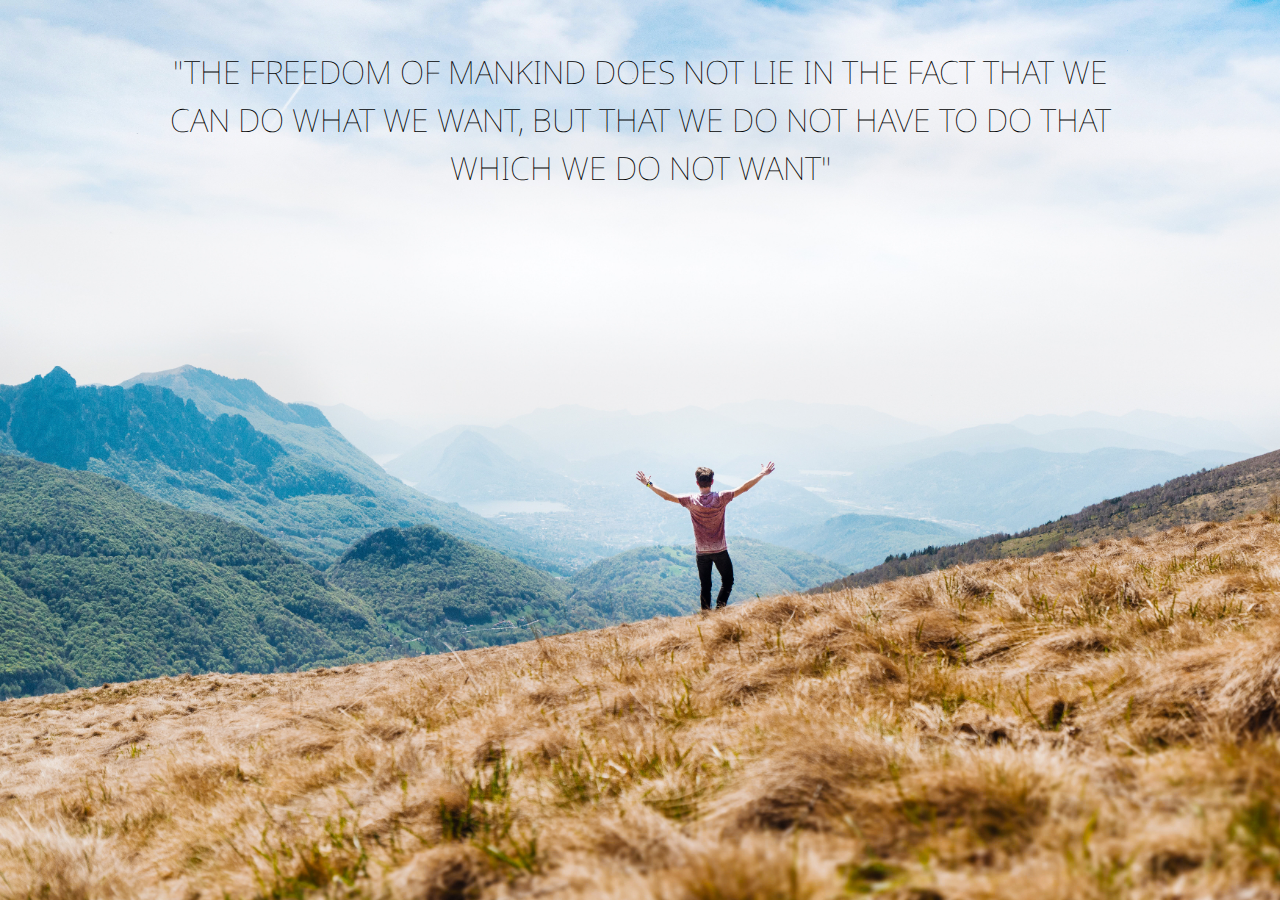
==== index.html @ eb194df1 "add base new file structure" ====
<!DOCTYPE html>
<html>
<head>
  <meta charset="utf-8">
  <title>simple-quote-page</title>
  <meta name="viewport" content="width=device-width, initial-scale=1">
  <link rel="stylesheet"  type="text/css" href="main.css" >
  <link href="https://fonts.googleapis.com/css?family=Noto+Sans|Playfair+Display" rel="stylesheet">
  <!--font-family: 'Playfair Display', serif;
font-family: 'Noto Sans', sans-serif;-->
</head>
<body>
  <h1>"The freedom of mankind does not lie in the fact that we<br> can do what we want, but that we do not have to do that<br> which we do not want"</h1>
  
</body>
</html>
---- main.css ----
*{
  margin: 0; padding: 0; border: 0;
  box-sizing: border-box;
}
body{
  background-image: url(freedom.jpg);
  background-repeat: no-repeat;
  background-size: cover;
  width:100vw;
  height:100vh;
}

h1{
  font-family: 'Noto Sans', sans-serif;
  text-transform: uppercase;
  text-align: center;
  font-weight: 100;
  padding: 3rem 2rem 1rem 2rem;
  line-height: 3rem;
  font-stretch: expanded;
}
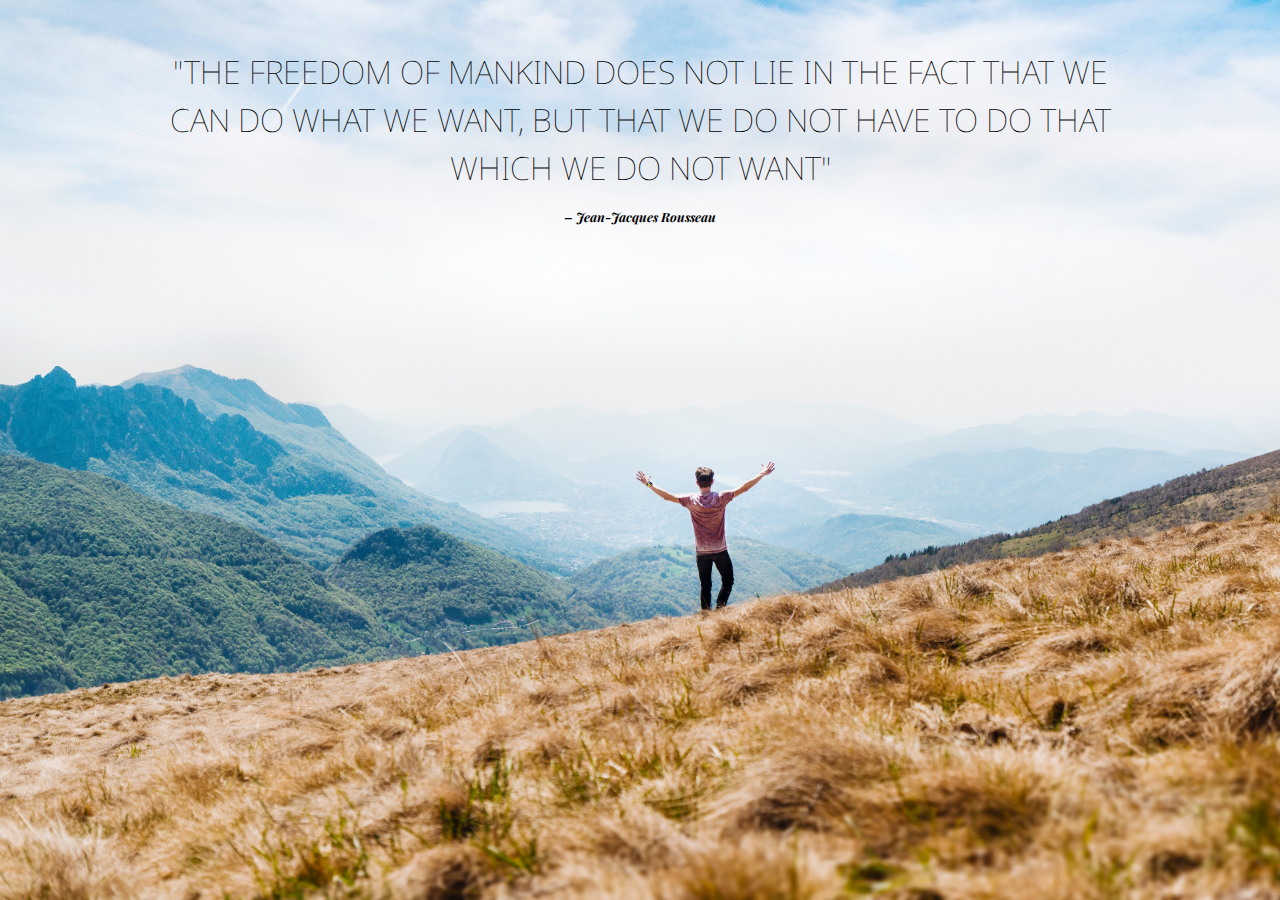
==== commit 69822a52: "add new file again" ====
--- a/index.html
+++ b/index.html
@@ -11,6 +11,6 @@
 </head>
 <body>
   <h1>"The freedom of mankind does not lie in the fact that we<br> can do what we want, but that we do not have to do that<br> which we do not want"</h1>
-  
+  <h3>– Jean-Jacques Rousseau</h3>
 </body>
 </html>--- a/main.css
+++ b/main.css
@@ -3,7 +3,7 @@
   box-sizing: border-box;
 }
 body{
-  background-image: url(freedom.jpg);
+  background-image: url(assets/freedom.jpg);
   background-repeat: no-repeat;
   background-size: cover;
   width:100vw;
@@ -18,4 +18,11 @@
   padding: 3rem 2rem 1rem 2rem;
   line-height: 3rem;
   font-stretch: expanded;
+}
+h3{
+  font-family: 'Playfair Display' , serif;
+  font-size: 80%;
+  font-style: italic;
+  font-weight: bold;
+  text-align: center;
 }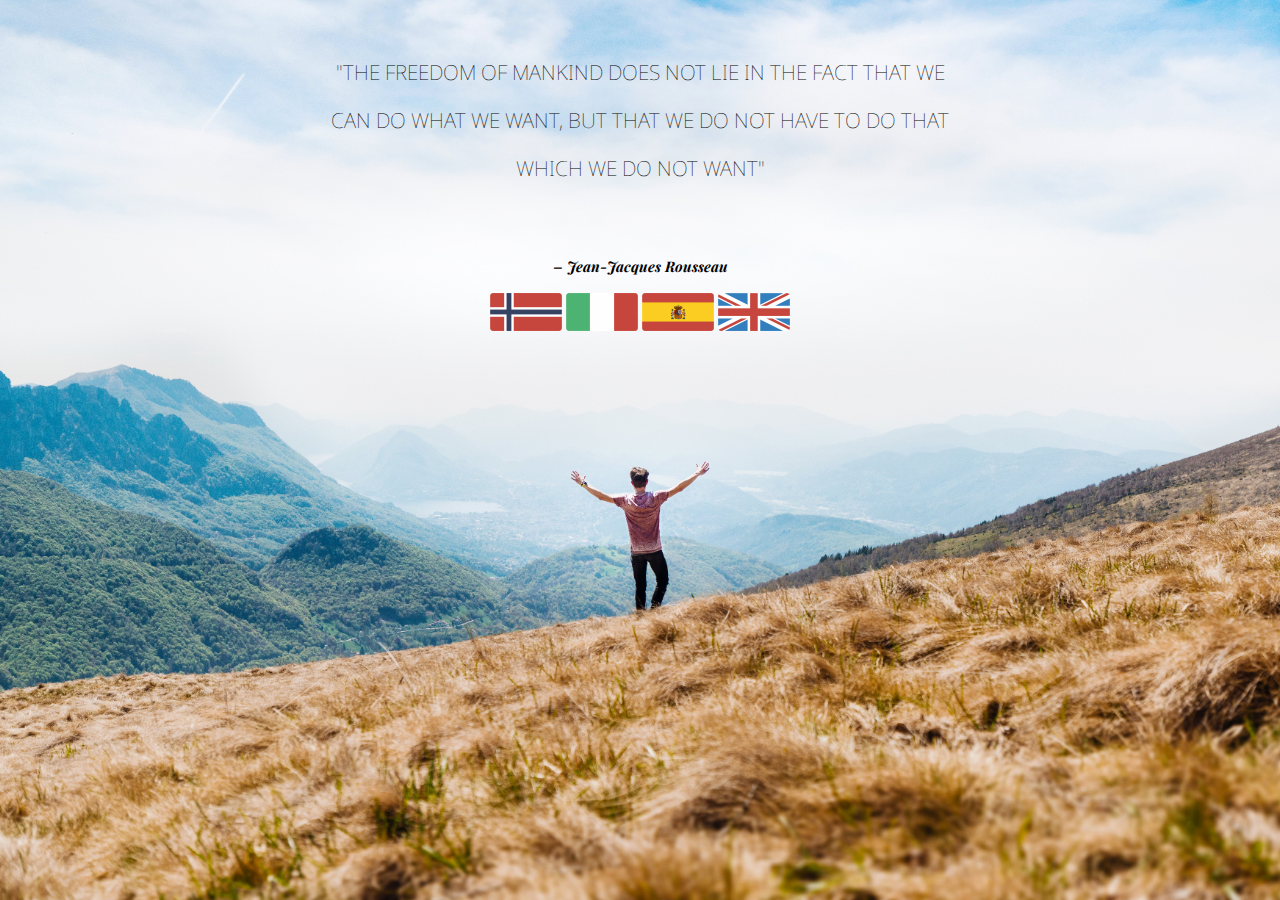
==== commit 3dc9b651: "add html files" ====
--- a/index.html
+++ b/index.html
@@ -5,12 +5,23 @@
   <title>simple-quote-page</title>
   <meta name="viewport" content="width=device-width, initial-scale=1">
   <link rel="stylesheet"  type="text/css" href="main.css" >
+  <link rel="stylesheet" href="path/to/font-awesome/css/font-awesome.min.css">
   <link href="https://fonts.googleapis.com/css?family=Noto+Sans|Playfair+Display" rel="stylesheet">
   <!--font-family: 'Playfair Display', serif;
-font-family: 'Noto Sans', sans-serif;-->
+font-family: 'Noto Sans', sans-serif;
+La libertà dell'umanità, non risiede nel fatto che possiamo fare quello che vogliamo, ma che non abbiamo a fare ciò che non vogliamo.
+La libertad de la humanidad, no reside en el hecho de que podemos hacer lo que queremos, pero que no tenemos que hacerlo que no queremos.
+Friheten av menneskeheten, ligger ikke i det faktum at vi kan gjøre hva vi vil, men det vi ikke trenger å gjøre det som vi ikke ønsker.
+-->
 </head>
 <body>
   <h1>"The freedom of mankind does not lie in the fact that we<br> can do what we want, but that we do not have to do that<br> which we do not want"</h1>
   <h3>– Jean-Jacques Rousseau</h3>
+  <div class="flag">
+  <a href="https://peronh.github.io/simple-quote-page/index.nor"><img src="assets/Norway.png" alt="norway"></a>
+  <a href="https://peronh.github.io/simple-quote-page/index.ita"><img src="assets/Italy.png" alt="italy"></a>
+  <a href="https://peronh.github.io/simple-quote-page/index.esp"><img src="assets/Spain.png" alt="spain"></a>
+  <a href="https://peronh.github.io/simple-quote-page/"><img src="assets/Kingdom.png" alt="uk"></a>
+  </div>    
 </body>
 </html>--- a/main.css
+++ b/main.css
@@ -6,14 +6,16 @@
   background-image: url(assets/freedom.jpg);
   background-repeat: no-repeat;
   background-size: cover;
+  background-position: center;
+  text-align: center;
   width:100vw;
   height:100vh;
+  /*font-size: 100%;*/
 }
 
 h1{
   font-family: 'Noto Sans', sans-serif;
   text-transform: uppercase;
-  text-align: center;
   font-weight: 100;
   padding: 3rem 2rem 1rem 2rem;
   line-height: 3rem;
@@ -21,8 +23,48 @@
 }
 h3{
   font-family: 'Playfair Display' , serif;
-  font-size: 80%;
+  font-size: 90%;
   font-style: italic;
   font-weight: bold;
-  text-align: center;
-}+  margin-top: 3rem;
+}
+
+@media (max-width:1366px){
+  h1{
+    font-size: 130%;
+    padding: 3rem .5rem 1rem .5rem;
+  }
+}
+  
+
+@media (max-width:1024px){
+  h1{
+    font-size: 100%;
+    padding: 3rem .5rem 1rem .5rem;
+  }
+}
+@media (max-width:768px){
+  h1{
+    font-size: 90%;
+    padding: 3rem .5rem 1rem .5rem;
+  }
+}
+@media (max-width:480px){
+  h1{
+    font-size: 70%;
+    padding: 3rem .5rem 1rem .5rem;
+  }
+  h3{
+    font-size: 70%
+  }
+}
+@media (max-width:380px){
+  h1{
+    font-size: 60%;
+    padding: 3rem .5rem 1rem .5rem;
+  }
+  h3{
+    font-size: 60%
+  }
+}
+
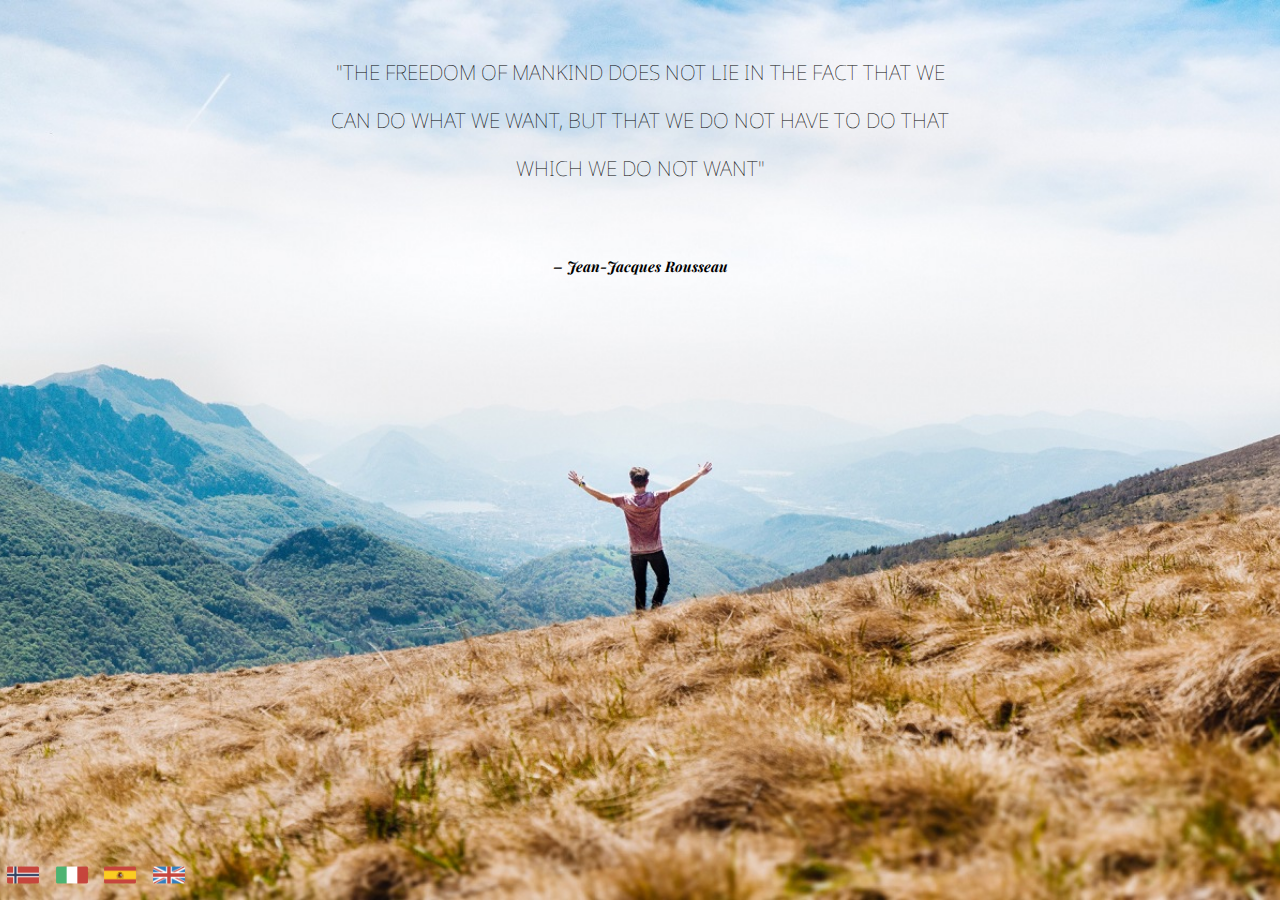
==== commit ccdc5dc5: "update html & image files" ====
--- a/index.html
+++ b/index.html
@@ -18,10 +18,10 @@
   <h1>"The freedom of mankind does not lie in the fact that we<br> can do what we want, but that we do not have to do that<br> which we do not want"</h1>
   <h3>– Jean-Jacques Rousseau</h3>
   <div class="flag">
-  <a href="https://peronh.github.io/simple-quote-page/index.nor"><img src="assets/Norway.png" alt="norway"></a>
-  <a href="https://peronh.github.io/simple-quote-page/index.ita"><img src="assets/Italy.png" alt="italy"></a>
-  <a href="https://peronh.github.io/simple-quote-page/index.esp"><img src="assets/Spain.png" alt="spain"></a>
-  <a href="https://peronh.github.io/simple-quote-page/"><img src="assets/Kingdom.png" alt="uk"></a>
+    <a href="nor.html"><img src="assets/Norway.png" alt="norway"></a>
+    <a href="ita.html"><img src="assets/Italy.png" alt="italy"></a>
+    <a href="esp.html"><img src="assets/Spain.png" alt="spain"></a>
+    <a href="index.html"><img src="assets/Kingdom.png" alt="uk"></a>
   </div>    
 </body>
 </html>--- a/main.css
+++ b/main.css
@@ -10,7 +10,6 @@
   text-align: center;
   width:100vw;
   height:100vh;
-  /*font-size: 100%;*/
 }
 
 h1{
@@ -27,6 +26,15 @@
   font-style: italic;
   font-weight: bold;
   margin-top: 3rem;
+}
+.flag{
+  position: fixed;
+  bottom: .3rem;
+  width: 12rem;
+}
+.flag img{
+  width:2rem;
+  margin: 0 .4rem;
 }
 
 @media (max-width:1366px){
@@ -48,6 +56,9 @@
     font-size: 90%;
     padding: 3rem .5rem 1rem .5rem;
   }
+  .flag img{
+  width:1.5rem;
+} 
 }
 @media (max-width:480px){
   h1{
